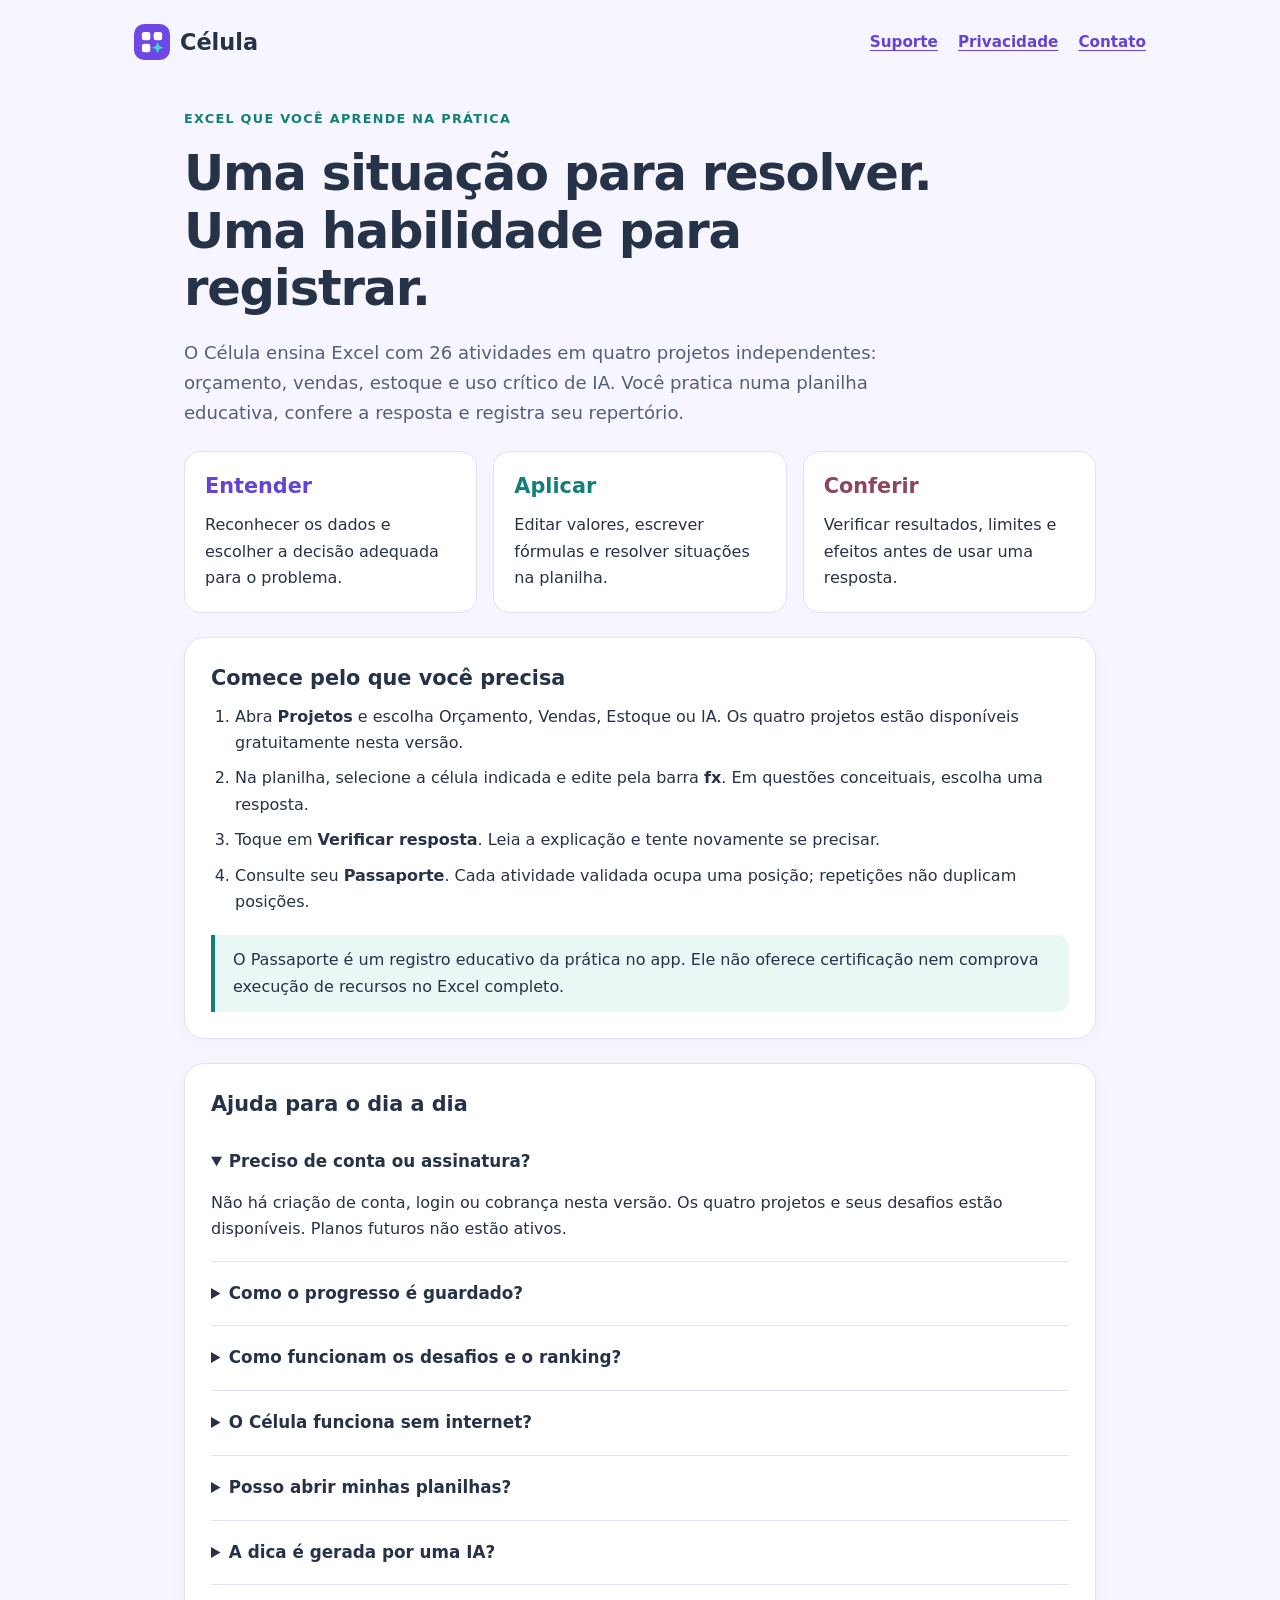
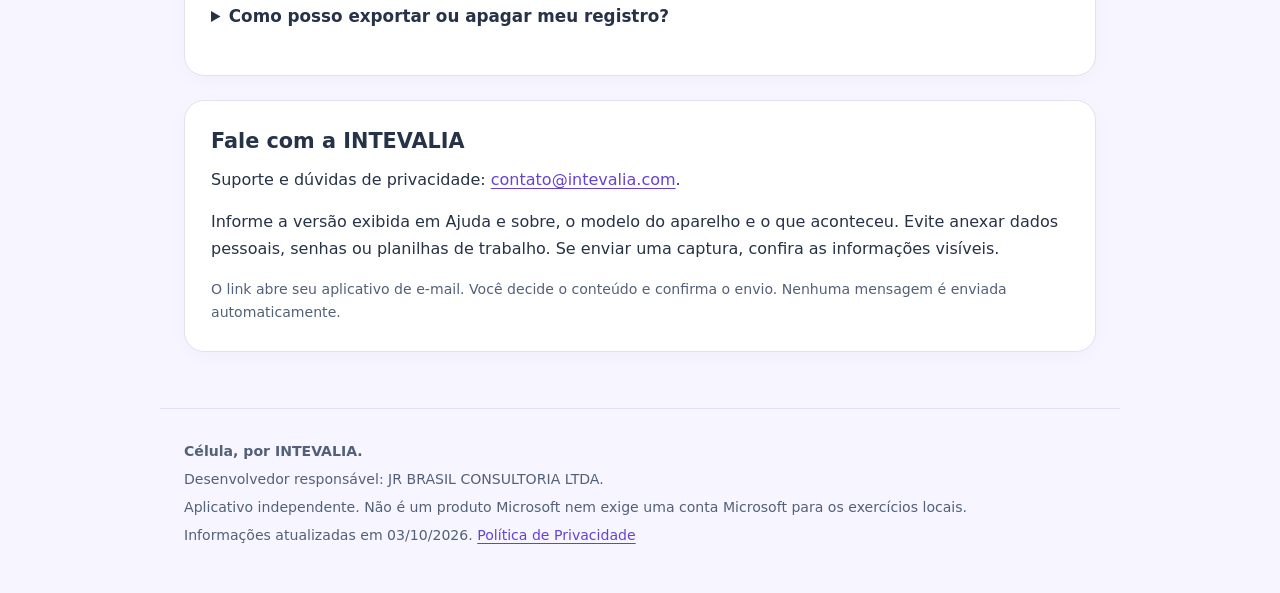
==== index.html @ e40eb417 "Publicar suporte e privacidade do Célula" ====
<!doctype html>
<html lang="pt-BR">
<head>
 <meta charset="utf-8">
 <meta name="viewport" content="width=device-width,initial-scale=1">
 <meta name="description" content="Ajuda do Célula, aplicativo de aprendizagem de Excel da INTEVALIA. Projetos, Passaporte de habilidades, desafios e progresso local.">
 <title>Célula | Suporte e ajuda</title>
 <link rel="stylesheet" href="styles.css">
</head>
<body>
 <header class="site-header">
  <a class="brand" href="index.html" aria-label="Célula. Suporte"><svg width="36" height="36" viewBox="0 0 64 64" aria-hidden="true"><rect width="64" height="64" rx="18" fill="#6d48e5"/><g fill="#fff"><rect x="14" y="14" width="15" height="15" rx="4"/><rect x="35" y="14" width="15" height="15" rx="4"/><rect x="14" y="35" width="15" height="15" rx="4"/></g><path fill="#38dfce" d="m42 32 3 7 7 3-7 3-3 7-3-7-7-3 7-3z"/></svg>Célula</a>
  <nav aria-label="Navegação"><a href="index.html" aria-current="page">Suporte</a><a href="privacy.html">Privacidade</a><a href="#contato">Contato</a></nav>
 </header>
 <main>
  <span class="eyebrow">EXCEL QUE VOCÊ APRENDE NA PRÁTICA</span>
  <h1>Uma situação para resolver. Uma habilidade para registrar.</h1>
  <p class="lead">O Célula ensina Excel com 26 atividades em quatro projetos independentes: orçamento, vendas, estoque e uso crítico de IA. Você pratica numa planilha educativa, confere a resposta e registra seu repertório.</p>
  <div class="grid" aria-label="Pilares do Passaporte de habilidades">
   <section class="pillar"><h2>Entender</h2><p>Reconhecer os dados e escolher a decisão adequada para o problema.</p></section>
   <section class="pillar"><h2>Aplicar</h2><p>Editar valores, escrever fórmulas e resolver situações na planilha.</p></section>
   <section class="pillar"><h2>Conferir</h2><p>Verificar resultados, limites e efeitos antes de usar uma resposta.</p></section>
  </div>
  <section class="panel"><h2>Comece pelo que você precisa</h2><ol><li>Abra <strong>Projetos</strong> e escolha Orçamento, Vendas, Estoque ou IA. Os quatro projetos estão disponíveis gratuitamente nesta versão.</li><li>Na planilha, selecione a célula indicada e edite pela barra <strong>fx</strong>. Em questões conceituais, escolha uma resposta.</li><li>Toque em <strong>Verificar resposta</strong>. Leia a explicação e tente novamente se precisar.</li><li>Consulte seu <strong>Passaporte</strong>. Cada atividade validada ocupa uma posição; repetições não duplicam posições.</li></ol><p class="note">O Passaporte é um registro educativo da prática no app. Ele não oferece certificação nem comprova execução de recursos no Excel completo.</p></section>
  <section class="panel" aria-label="Perguntas frequentes">
   <h2>Ajuda para o dia a dia</h2>
   <details open><summary>Preciso de conta ou assinatura?</summary><p>Não há criação de conta, login ou cobrança nesta versão. Os quatro projetos e seus desafios estão disponíveis. Planos futuros não estão ativos.</p></details>
   <details><summary>Como o progresso é guardado?</summary><p>O nome opcional, o compromisso diário, as respostas, os erros, as atividades do Passaporte e os pontos ficam no armazenamento local do aplicativo. Ao sair de uma atividade, use <strong>Retomar lição em andamento</strong> em Projetos para continuar.</p><p>Não há sincronização entre aparelhos ou recuperação do progresso pela INTEVALIA. Limpar os dados locais pode apagar o registro. Backups do sistema operacional, quando habilitados, têm regras próprias.</p></details>
   <details><summary>Como funcionam os desafios e o ranking?</summary><p>Você recebe pontos ao concluir desafios. O desafio diário concede 20 pontos uma vez por dia; desafios de projetos concluídos podem conceder 30 pontos por projeto na semana. Repetições não duplicam essas recompensas.</p><p>Os demais participantes e departamentos apresentados nesta versão são demonstrativos e têm pontuações fictícias. Sua pontuação e sua contribuição para a equipe escolhida são calculadas localmente. Não há classificação conectada com pessoas reais.</p></details>
   <details><summary>O Célula funciona sem internet?</summary><p>O conteúdo, as fontes, as imagens, os exercícios e o progresso estão incluídos no aplicativo. A aprendizagem local não depende de conexão. Abrir documentação, páginas públicas ou enviar um e-mail exige os serviços de internet do seu aparelho.</p></details>
   <details><summary>Posso abrir minhas planilhas?</summary><p>O Célula utiliza dados fictícios incluídos nos exercícios. Não importa arquivos pessoais nem substitui o editor do Excel. O simulador ensina referências, formatos e funções como SOMA, MÉDIA, SE, CONT.SE, SOMASE e PROCX com busca exata.</p><p>Gráficos, tabelas dinâmicas, Power Query, funções dinâmicas e Office Scripts são introduzidos por atividades conceituais. O aplicativo não executa esses recursos, macros ou scripts. A disponibilidade no Excel real depende da sua versão e plataforma.</p></details>
   <details><summary>A dica é gerada por uma IA?</summary><p>As dicas são explicações didáticas escritas para os exercícios. Exemplos de respostas de IA são identificados como exemplos. Esta versão não envia dados para um modelo de IA, não conecta ao Copilot e não ativa licenças Microsoft.</p></details>
   <details><summary>Como posso exportar ou apagar meu registro?</summary><p>A exportação está disponível somente na versão para navegador: em <strong>Ajuda e sobre</strong>, a ação <strong>Exportar meu progresso</strong> prepara um arquivo JSON local. O arquivo contém seu registro, incluindo o nome opcional; guarde e compartilhe apenas se desejar. As versões Android e iOS não oferecem exportação nesta versão. Não há envio automático nem importação ou restauração pelo aplicativo.</p><p>Para apagar no Android, abra as configurações do aparelho, escolha o Célula e limpe os dados ou o armazenamento do aplicativo, ou desinstale-o. Os nomes dos menus variam conforme o aparelho. No navegador, remova os dados do site utilizado. No iOS, apagar o aplicativo remove seus dados locais; a opção de desinstalar preservando dados é diferente. Se utiliza backups do sistema, consulte também as opções de exclusão do respectivo serviço.</p><p><a href="privacy.html">Leia os detalhes de privacidade.</a></p></details>
  </section>
  <section class="panel contact" id="contato"><h2>Fale com a INTEVALIA</h2><p>Suporte e dúvidas de privacidade: <a href="mailto:contato@intevalia.com?subject=C%C3%A9lula%20%7C%20Suporte">contato@intevalia.com</a>.</p><p>Informe a versão exibida em Ajuda e sobre, o modelo do aparelho e o que aconteceu. Evite anexar dados pessoais, senhas ou planilhas de trabalho. Se enviar uma captura, confira as informações visíveis.</p><p class="small">O link abre seu aplicativo de e-mail. Você decide o conteúdo e confirma o envio. Nenhuma mensagem é enviada automaticamente.</p></section>
 </main>
 <footer class="site-footer"><p><strong>Célula, por INTEVALIA.</strong></p><p>Desenvolvedor responsável: JR BRASIL CONSULTORIA LTDA.</p><p>Aplicativo independente. Não é um produto Microsoft nem exige uma conta Microsoft para os exercícios locais.</p><p>Informações atualizadas em 03/10/2026. <a href="privacy.html">Política de Privacidade</a></p></footer>
</body>
</html>
---- styles.css ----
:root{color-scheme:light;--ink:#263247;--muted:#526079;--purple:#6543d4;--turquoise:#127f78;--line:#e4dff3;--paper:#fff;--bg:#f7f5ff;font-family:system-ui,-apple-system,BlinkMacSystemFont,"Segoe UI",sans-serif;line-height:1.65;background:var(--bg);color:var(--ink)}
*{box-sizing:border-box}body{margin:0}a{color:var(--purple);text-underline-offset:.2em}a:focus-visible,summary:focus-visible{outline:3px solid var(--turquoise);outline-offset:4px;border-radius:3px}.site-header{max-width:1060px;margin:auto;padding:24px;display:flex;align-items:center;justify-content:space-between;gap:20px;flex-wrap:wrap}.brand{display:flex;align-items:center;gap:10px;text-decoration:none;font-size:1.4rem;font-weight:750;color:var(--ink)}.brand svg{flex:none}.site-header nav{display:flex;gap:20px;flex-wrap:wrap}.site-header nav a{font-size:.95rem;font-weight:650}main{max-width:960px;margin:auto;padding:20px 24px 56px}.eyebrow{font-size:.8rem;letter-spacing:.1em;font-weight:750;color:var(--turquoise)}h1{font-size:clamp(2rem,5vw,3.1rem);line-height:1.16;margin:14px 0 20px;max-width:800px;letter-spacing:-.025em}h2{font-size:1.3rem;line-height:1.35;margin:0 0 12px}p{margin:0 0 16px}p:last-child{margin-bottom:0}.lead{font-size:1.13rem;color:var(--muted);max-width:750px}.panel{border:1px solid var(--line);background:var(--paper);border-radius:20px;padding:26px;margin-top:24px;box-shadow:0 5px 20px #352c6307}.grid{display:grid;grid-template-columns:repeat(3,minmax(0,1fr));gap:16px;margin-top:24px}.pillar{border-radius:16px;background:var(--paper);border:1px solid var(--line);padding:20px}.pillar h2{color:var(--purple)}.pillar:nth-child(2) h2{color:var(--turquoise)}.pillar:nth-child(3) h2{color:#8d465b}ul,ol{padding-left:24px;margin:12px 0 0}li{margin:9px 0}.small{font-size:.88rem;color:var(--muted)}details{border-top:1px solid var(--line);padding:18px 0}details:first-of-type{border-top:0}summary{cursor:pointer;font-weight:700;font-size:1.05rem}details p{margin-top:14px}.contact{overflow-wrap:anywhere}.site-footer{max-width:960px;margin:auto;border-top:1px solid var(--line);padding:26px 24px 40px;font-size:.88rem;color:var(--muted)}.site-footer p{margin:5px 0}.updated{font-size:.9rem;color:var(--muted)}.note{border-left:4px solid var(--turquoise);padding:12px 18px;background:#e9f7f5;margin-top:20px;border-radius:0 12px 12px 0}
@media(max-width:680px){.site-header{padding:20px}.site-header nav{gap:14px}main{padding:12px 20px 40px}.grid{grid-template-columns:1fr;gap:10px}.panel{padding:20px}.pillar{padding:16px}.site-footer{padding:24px 20px}}
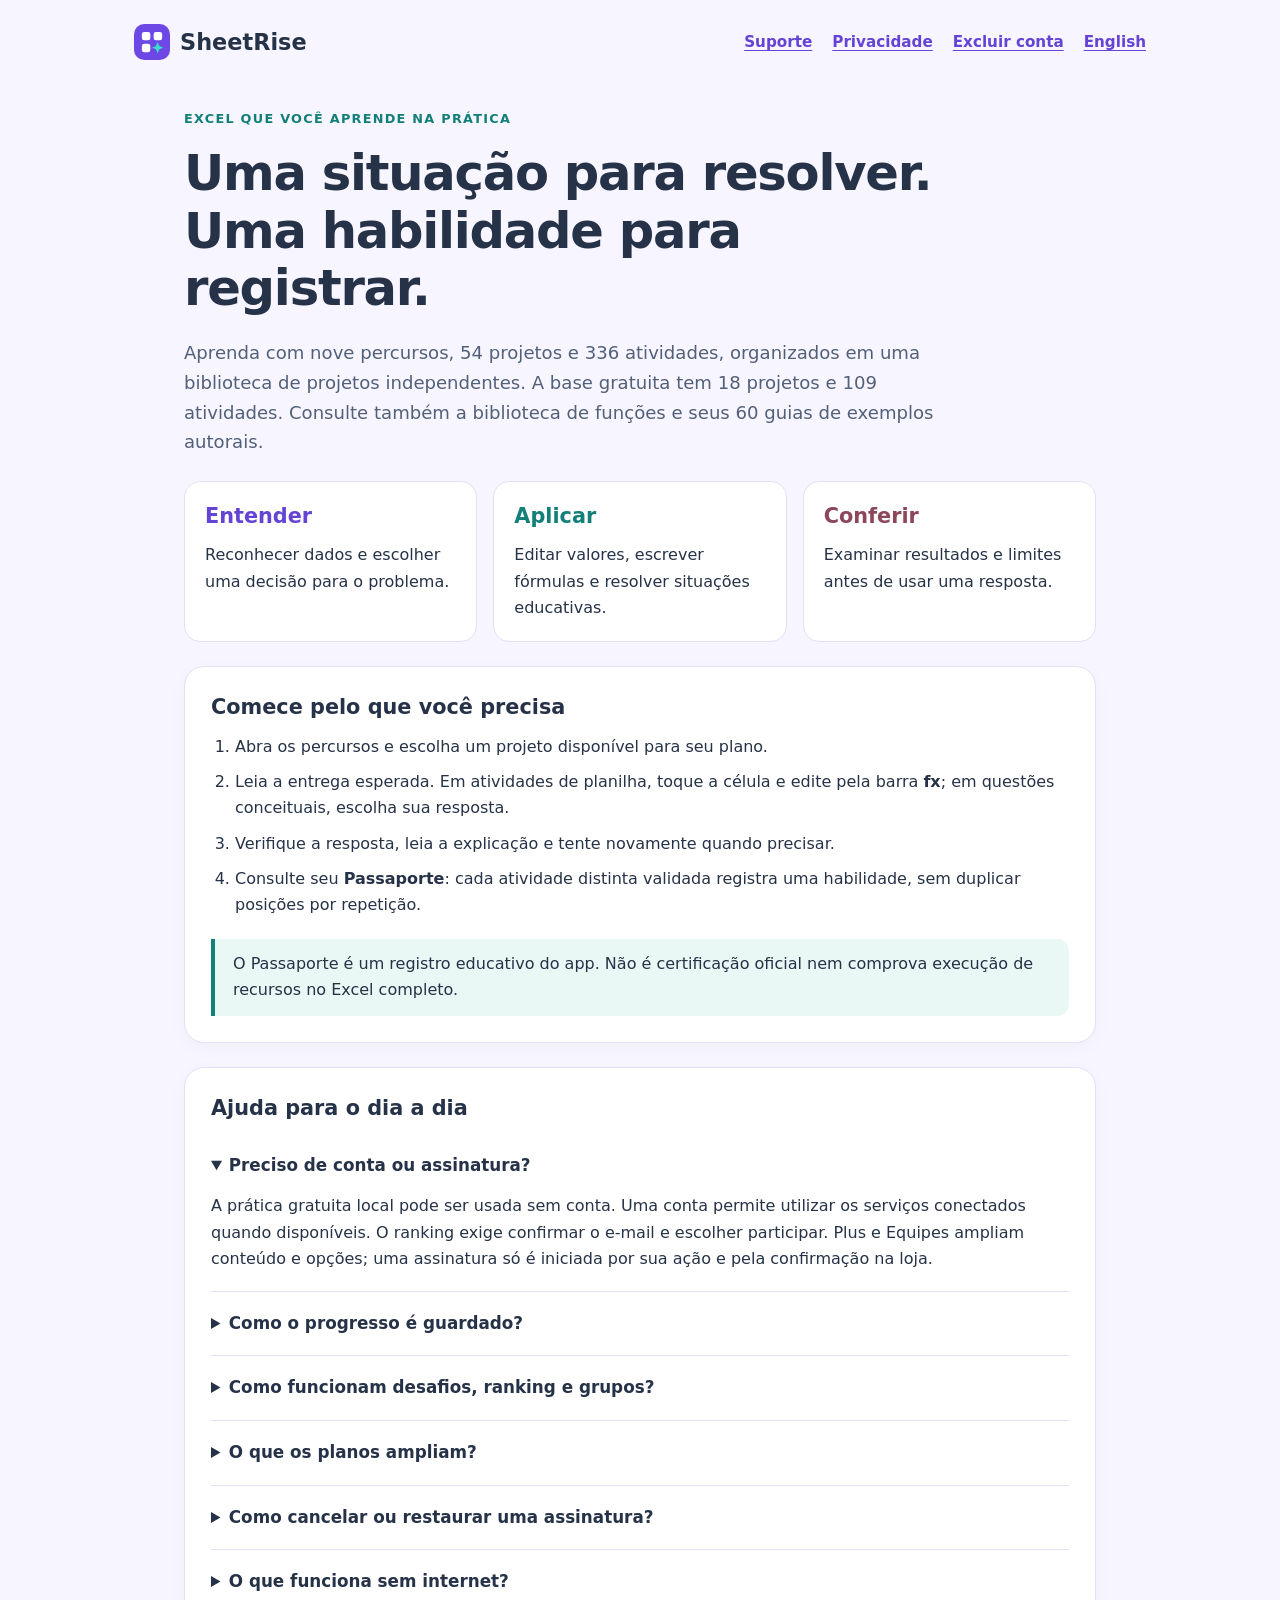
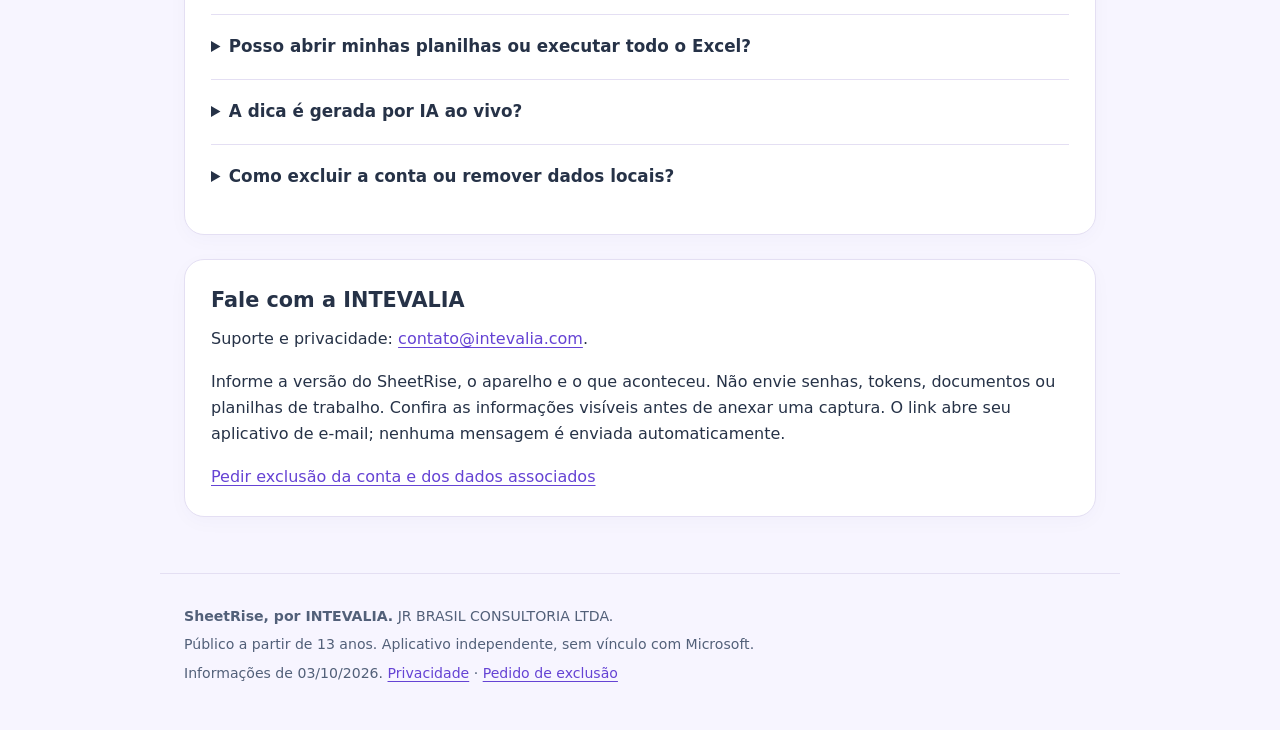
==== commit 641ff598: "Publicar suporte e políticas SheetRise em PT e EN Atualiza seis páginas públicas de suporte, privaci" ====
--- a/index.html
+++ b/index.html
@@ -1,39 +1,5 @@
 <!doctype html>
-<html lang="pt-BR">
-<head>
- <meta charset="utf-8">
- <meta name="viewport" content="width=device-width,initial-scale=1">
- <meta name="description" content="Ajuda do Célula, aplicativo de aprendizagem de Excel da INTEVALIA. Projetos, Passaporte de habilidades, desafios e progresso local.">
- <title>Célula | Suporte e ajuda</title>
- <link rel="stylesheet" href="styles.css">
-</head>
-<body>
- <header class="site-header">
-  <a class="brand" href="index.html" aria-label="Célula. Suporte"><svg width="36" height="36" viewBox="0 0 64 64" aria-hidden="true"><rect width="64" height="64" rx="18" fill="#6d48e5"/><g fill="#fff"><rect x="14" y="14" width="15" height="15" rx="4"/><rect x="35" y="14" width="15" height="15" rx="4"/><rect x="14" y="35" width="15" height="15" rx="4"/></g><path fill="#38dfce" d="m42 32 3 7 7 3-7 3-3 7-3-7-7-3 7-3z"/></svg>Célula</a>
-  <nav aria-label="Navegação"><a href="index.html" aria-current="page">Suporte</a><a href="privacy.html">Privacidade</a><a href="#contato">Contato</a></nav>
- </header>
- <main>
-  <span class="eyebrow">EXCEL QUE VOCÊ APRENDE NA PRÁTICA</span>
-  <h1>Uma situação para resolver. Uma habilidade para registrar.</h1>
-  <p class="lead">O Célula ensina Excel com 26 atividades em quatro projetos independentes: orçamento, vendas, estoque e uso crítico de IA. Você pratica numa planilha educativa, confere a resposta e registra seu repertório.</p>
-  <div class="grid" aria-label="Pilares do Passaporte de habilidades">
-   <section class="pillar"><h2>Entender</h2><p>Reconhecer os dados e escolher a decisão adequada para o problema.</p></section>
-   <section class="pillar"><h2>Aplicar</h2><p>Editar valores, escrever fórmulas e resolver situações na planilha.</p></section>
-   <section class="pillar"><h2>Conferir</h2><p>Verificar resultados, limites e efeitos antes de usar uma resposta.</p></section>
-  </div>
-  <section class="panel"><h2>Comece pelo que você precisa</h2><ol><li>Abra <strong>Projetos</strong> e escolha Orçamento, Vendas, Estoque ou IA. Os quatro projetos estão disponíveis gratuitamente nesta versão.</li><li>Na planilha, selecione a célula indicada e edite pela barra <strong>fx</strong>. Em questões conceituais, escolha uma resposta.</li><li>Toque em <strong>Verificar resposta</strong>. Leia a explicação e tente novamente se precisar.</li><li>Consulte seu <strong>Passaporte</strong>. Cada atividade validada ocupa uma posição; repetições não duplicam posições.</li></ol><p class="note">O Passaporte é um registro educativo da prática no app. Ele não oferece certificação nem comprova execução de recursos no Excel completo.</p></section>
-  <section class="panel" aria-label="Perguntas frequentes">
-   <h2>Ajuda para o dia a dia</h2>
-   <details open><summary>Preciso de conta ou assinatura?</summary><p>Não há criação de conta, login ou cobrança nesta versão. Os quatro projetos e seus desafios estão disponíveis. Planos futuros não estão ativos.</p></details>
-   <details><summary>Como o progresso é guardado?</summary><p>O nome opcional, o compromisso diário, as respostas, os erros, as atividades do Passaporte e os pontos ficam no armazenamento local do aplicativo. Ao sair de uma atividade, use <strong>Retomar lição em andamento</strong> em Projetos para continuar.</p><p>Não há sincronização entre aparelhos ou recuperação do progresso pela INTEVALIA. Limpar os dados locais pode apagar o registro. Backups do sistema operacional, quando habilitados, têm regras próprias.</p></details>
-   <details><summary>Como funcionam os desafios e o ranking?</summary><p>Você recebe pontos ao concluir desafios. O desafio diário concede 20 pontos uma vez por dia; desafios de projetos concluídos podem conceder 30 pontos por projeto na semana. Repetições não duplicam essas recompensas.</p><p>Os demais participantes e departamentos apresentados nesta versão são demonstrativos e têm pontuações fictícias. Sua pontuação e sua contribuição para a equipe escolhida são calculadas localmente. Não há classificação conectada com pessoas reais.</p></details>
-   <details><summary>O Célula funciona sem internet?</summary><p>O conteúdo, as fontes, as imagens, os exercícios e o progresso estão incluídos no aplicativo. A aprendizagem local não depende de conexão. Abrir documentação, páginas públicas ou enviar um e-mail exige os serviços de internet do seu aparelho.</p></details>
-   <details><summary>Posso abrir minhas planilhas?</summary><p>O Célula utiliza dados fictícios incluídos nos exercícios. Não importa arquivos pessoais nem substitui o editor do Excel. O simulador ensina referências, formatos e funções como SOMA, MÉDIA, SE, CONT.SE, SOMASE e PROCX com busca exata.</p><p>Gráficos, tabelas dinâmicas, Power Query, funções dinâmicas e Office Scripts são introduzidos por atividades conceituais. O aplicativo não executa esses recursos, macros ou scripts. A disponibilidade no Excel real depende da sua versão e plataforma.</p></details>
-   <details><summary>A dica é gerada por uma IA?</summary><p>As dicas são explicações didáticas escritas para os exercícios. Exemplos de respostas de IA são identificados como exemplos. Esta versão não envia dados para um modelo de IA, não conecta ao Copilot e não ativa licenças Microsoft.</p></details>
-   <details><summary>Como posso exportar ou apagar meu registro?</summary><p>A exportação está disponível somente na versão para navegador: em <strong>Ajuda e sobre</strong>, a ação <strong>Exportar meu progresso</strong> prepara um arquivo JSON local. O arquivo contém seu registro, incluindo o nome opcional; guarde e compartilhe apenas se desejar. As versões Android e iOS não oferecem exportação nesta versão. Não há envio automático nem importação ou restauração pelo aplicativo.</p><p>Para apagar no Android, abra as configurações do aparelho, escolha o Célula e limpe os dados ou o armazenamento do aplicativo, ou desinstale-o. Os nomes dos menus variam conforme o aparelho. No navegador, remova os dados do site utilizado. No iOS, apagar o aplicativo remove seus dados locais; a opção de desinstalar preservando dados é diferente. Se utiliza backups do sistema, consulte também as opções de exclusão do respectivo serviço.</p><p><a href="privacy.html">Leia os detalhes de privacidade.</a></p></details>
-  </section>
-  <section class="panel contact" id="contato"><h2>Fale com a INTEVALIA</h2><p>Suporte e dúvidas de privacidade: <a href="mailto:contato@intevalia.com?subject=C%C3%A9lula%20%7C%20Suporte">contato@intevalia.com</a>.</p><p>Informe a versão exibida em Ajuda e sobre, o modelo do aparelho e o que aconteceu. Evite anexar dados pessoais, senhas ou planilhas de trabalho. Se enviar uma captura, confira as informações visíveis.</p><p class="small">O link abre seu aplicativo de e-mail. Você decide o conteúdo e confirma o envio. Nenhuma mensagem é enviada automaticamente.</p></section>
- </main>
- <footer class="site-footer"><p><strong>Célula, por INTEVALIA.</strong></p><p>Desenvolvedor responsável: JR BRASIL CONSULTORIA LTDA.</p><p>Aplicativo independente. Não é um produto Microsoft nem exige uma conta Microsoft para os exercícios locais.</p><p>Informações atualizadas em 03/10/2026. <a href="privacy.html">Política de Privacidade</a></p></footer>
-</body>
-</html>
+<html lang="pt-BR"><head><meta charset="utf-8"><meta name="viewport" content="width=device-width,initial-scale=1"><meta name="description" content="Ajuda do SheetRise para projetos, Passaporte, contas, desafios, grupos e assinaturas."><title>SheetRise | Suporte e ajuda</title><link rel="stylesheet" href="styles.css"></head><body><header class="site-header"><a class="brand" href="index.html" aria-label="SheetRise. Suporte"><svg width="36" height="36" viewBox="0 0 64 64" aria-hidden="true"><rect width="64" height="64" rx="18" fill="#6d48e5"/><g fill="#fff"><rect x="14" y="14" width="15" height="15" rx="4"/><rect x="35" y="14" width="15" height="15" rx="4"/><rect x="14" y="35" width="15" height="15" rx="4"/></g><path fill="#38dfce" d="m42 32 3 7 7 3-7 3-3 7-3-7-7-3 7-3z"/></svg>SheetRise</a><nav aria-label="Navegação"><a href="index.html" aria-current="page">Suporte</a><a href="privacy.html">Privacidade</a><a href="delete-account.html">Excluir conta</a><a href="index.en.html" lang="en" hreflang="en">English</a></nav></header><main><span class="eyebrow">EXCEL QUE VOCÊ APRENDE NA PRÁTICA</span><h1>Uma situação para resolver. Uma habilidade para registrar.</h1><p class="lead">Aprenda com nove percursos, 54 projetos e 336 atividades, organizados em uma biblioteca de projetos independentes. A base gratuita tem 18 projetos e 109 atividades. Consulte também a biblioteca de funções e seus 60 guias de exemplos autorais.</p><div class="grid" aria-label="Pilares do Passaporte"><section class="pillar"><h2>Entender</h2><p>Reconhecer dados e escolher uma decisão para o problema.</p></section><section class="pillar"><h2>Aplicar</h2><p>Editar valores, escrever fórmulas e resolver situações educativas.</p></section><section class="pillar"><h2>Conferir</h2><p>Examinar resultados e limites antes de usar uma resposta.</p></section></div>
+<section class="panel"><h2>Comece pelo que você precisa</h2><ol><li>Abra os percursos e escolha um projeto disponível para seu plano.</li><li>Leia a entrega esperada. Em atividades de planilha, toque a célula e edite pela barra <strong>fx</strong>; em questões conceituais, escolha sua resposta.</li><li>Verifique a resposta, leia a explicação e tente novamente quando precisar.</li><li>Consulte seu <strong>Passaporte</strong>: cada atividade distinta validada registra uma habilidade, sem duplicar posições por repetição.</li></ol><p class="note">O Passaporte é um registro educativo do app. Não é certificação oficial nem comprova execução de recursos no Excel completo.</p></section>
+<section class="panel"><h2>Ajuda para o dia a dia</h2><details open><summary>Preciso de conta ou assinatura?</summary><p>A prática gratuita local pode ser usada sem conta. Uma conta permite utilizar os serviços conectados quando disponíveis. O ranking exige confirmar o e-mail e escolher participar. Plus e Equipes ampliam conteúdo e opções; uma assinatura só é iniciada por sua ação e pela confirmação na loja.</p></details><details><summary>Como o progresso é guardado?</summary><p>Rascunhos e progresso local ficam no aparelho. Com conta conectada, os resultados das atividades enviadas ao serviço alimentam o Passaporte sincronizado. O que ainda existe apenas no aparelho não tem recuperação garantida em outro dispositivo. Consulte o estado da conta antes de limpar os dados.</p></details><details><summary>Como funcionam desafios, ranking e grupos?</summary><p>Os desafios concedem pontos por conclusão validada dentro do prazo. A classificação pública usa apelidos e depende da escolha de participar. Grupos comparam pontos entre pessoas e departamentos; não são disputas entre aparelhos. Para aceitar um convite, confirme a participação e o compartilhamento de informações de aprendizado com o organizador. Telas identificadas como demonstração continuam sendo exemplos fictícios.</p></details><details><summary>O que os planos ampliam?</summary><p>O Grátis inclui dois percursos completos e o primeiro projeto de outros seis percursos iniciais. Plus reúne os nove percursos, incluindo Atalhos e produtividade. Equipes amplia o Plus para até dez participantes, incluindo o organizador, com recursos de grupo. A tela de planos e a oferta retornada pela loja informam valor, periodicidade e condições disponíveis. Se a compra estiver indisponível, você pode continuar nos projetos gratuitos.</p></details><details><summary>Como cancelar ou restaurar uma assinatura?</summary><p>Use Gerenciar assinatura para abrir a origem da compra e cancelar a renovação. Use Restaurar compras com a mesma conta da loja e entre na conta SheetRise associada à compra. Falha de conexão não confirma cancelamento nem exige comprar de novo. Sair, desinstalar ou excluir a conta não cancela a renovação. Confira o estado na loja.</p></details><details><summary>O que funciona sem internet?</summary><p>Conteúdo incluído na instalação e prática local disponível no seu plano não dependem de abrir documentação externa. Conta, validação de desafios, ranking, grupos e consulta às lojas precisam de conexão. O conteúdo pago depende de acesso confirmado; a falta de conexão pode limitar a confirmação de uma assinatura.</p></details><details><summary>Posso abrir minhas planilhas ou executar todo o Excel?</summary><p>O SheetRise utiliza dados fictícios e um simulador educativo. Não importa arquivos pessoais nem executa macros ou Office Scripts. Fórmulas e comandos têm alcance próprio. Tópicos como Power Query e tabelas dinâmicas podem usar avaliações conceituais; a atividade informa o objetivo. Ter uma função na biblioteca de referência não significa que o simulador a execute.</p></details><details><summary>A dica é gerada por IA ao vivo?</summary><p>As dicas e os exemplos de respostas de IA são material didático escrito para os exercícios. O app não envia suas respostas a um modelo de IA, não conecta ao Copilot e não ativa licenças Microsoft.</p></details><details><summary>Como excluir a conta ou remover dados locais?</summary><p>Abra Conta → Excluir minha conta para o pedido autenticado. Se perdeu o app ou o acesso, use a <a href="delete-account.html">página externa de pedido de exclusão</a>. O contato por e-mail pede confirmação de titularidade e não executa uma exclusão automática. <a href="privacy.html">Leia os efeitos e a retenção na política.</a></p><p>Limpar os dados do app no Android, apagar o app no iOS ou remover os dados do site apaga registros locais, mas não exclui a conta conectada nem cancela a assinatura. A exportação JSON, quando oferecida, é local e está disponível apenas no navegador.</p></details></section>
+<section class="panel" id="contato"><h2>Fale com a INTEVALIA</h2><p>Suporte e privacidade: <a href="mailto:contato@intevalia.com?subject=SheetRise%20%7C%20Suporte">contato@intevalia.com</a>.</p><p>Informe a versão do SheetRise, o aparelho e o que aconteceu. Não envie senhas, tokens, documentos ou planilhas de trabalho. Confira as informações visíveis antes de anexar uma captura. O link abre seu aplicativo de e-mail; nenhuma mensagem é enviada automaticamente.</p><p><a href="delete-account.html">Pedir exclusão da conta e dos dados associados</a></p></section></main><footer class="site-footer"><p><strong>SheetRise, por INTEVALIA.</strong> JR BRASIL CONSULTORIA LTDA.</p><p>Público a partir de 13 anos. Aplicativo independente, sem vínculo com Microsoft.</p><p>Informações de 03/10/2026. <a href="privacy.html">Privacidade</a> · <a href="delete-account.html">Pedido de exclusão</a></p></footer></body></html>
